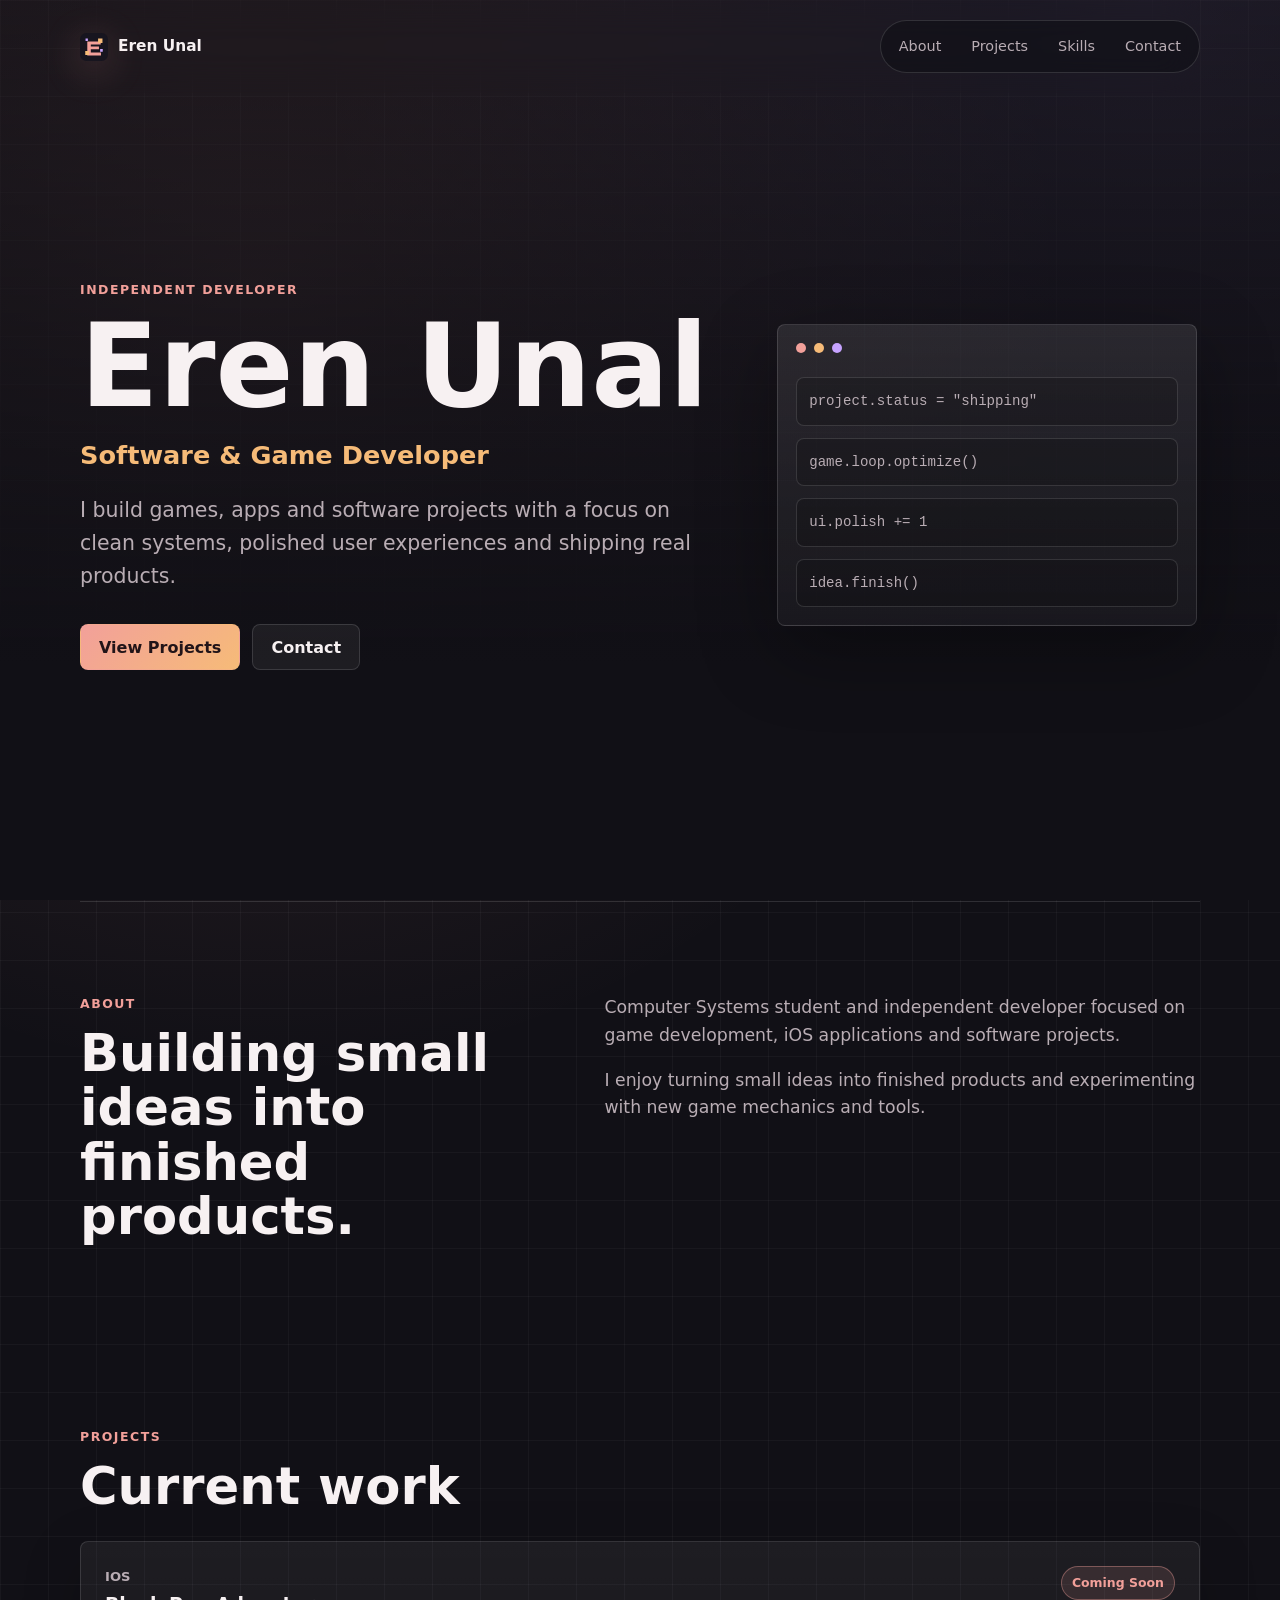
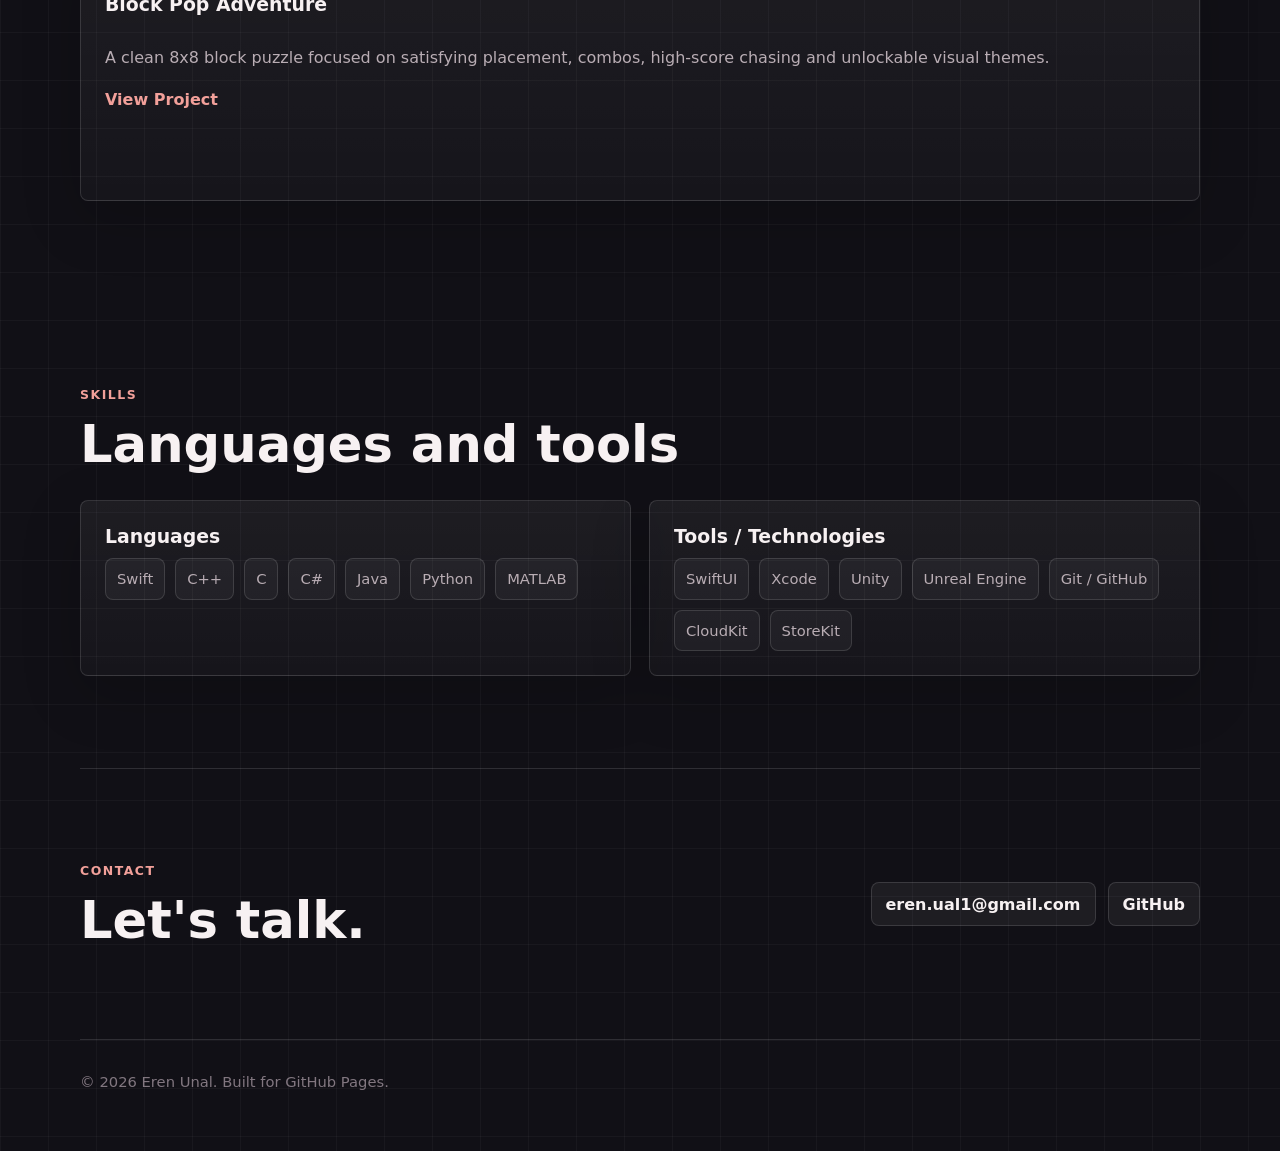
==== index.html @ 43686484 "Add static portfolio site" ====
<!doctype html>
<html lang="en">
  <head>
    <meta charset="utf-8">
    <meta name="viewport" content="width=device-width, initial-scale=1">
    <meta name="description" content="Eren Unal - Software & Game Developer portfolio.">
    <meta name="theme-color" content="#111016">
    <meta property="og:title" content="Eren Unal - Software & Game Developer">
    <meta property="og:description" content="Games, apps and software projects by Eren Unal.">
    <meta property="og:type" content="website">
    <title>Eren Unal - Software & Game Developer</title>
    <link rel="icon" href="assets/site-mark.svg" type="image/svg+xml">
    <link rel="stylesheet" href="styles.css">
  </head>
  <body>
    <header class="site-header">
      <a class="brand" href="./" aria-label="Eren Unal home">
        <img src="assets/site-mark.svg" alt="" width="28" height="28">
        <span>Eren Unal</span>
      </a>
      <nav class="site-nav" aria-label="Primary navigation">
        <a href="#about">About</a>
        <a href="#projects">Projects</a>
        <a href="#skills">Skills</a>
        <a href="#contact">Contact</a>
      </nav>
    </header>

    <main>
      <section class="hero section">
        <div class="hero-copy">
          <p class="eyebrow">Independent developer</p>
          <h1>Eren Unal</h1>
          <p class="hero-title">Software &amp; Game Developer</p>
          <p class="hero-text">
            I build games, apps and software projects with a focus on clean systems,
            polished user experiences and shipping real products.
          </p>
          <div class="hero-actions" aria-label="Main actions">
            <a class="button primary" href="#projects">View Projects</a>
            <a class="button secondary" href="mailto:eren.ual1@gmail.com">Contact</a>
          </div>
        </div>
        <div class="hero-panel" aria-hidden="true">
          <div class="mini-window">
            <div class="window-dots">
              <span></span>
              <span></span>
              <span></span>
            </div>
            <div class="code-lines">
              <span>project.status = "shipping"</span>
              <span>game.loop.optimize()</span>
              <span>ui.polish += 1</span>
              <span>idea.finish()</span>
            </div>
          </div>
        </div>
      </section>

      <section class="section split-section" id="about">
        <div>
          <p class="eyebrow">About</p>
          <h2>Building small ideas into finished products.</h2>
        </div>
        <div class="body-copy">
          <p>
            Computer Systems student and independent developer focused on game
            development, iOS applications and software projects.
          </p>
          <p>
            I enjoy turning small ideas into finished products and experimenting
            with new game mechanics and tools.
          </p>
        </div>
      </section>

      <section class="section" id="projects">
        <div class="section-heading">
          <p class="eyebrow">Projects</p>
          <h2>Current work</h2>
        </div>
        <div class="project-grid">
          <article class="project-card">
            <div class="project-card-top">
              <div>
                <p class="project-platform">iOS</p>
                <h3>Block Pop Adventure</h3>
              </div>
              <span class="status-pill">Coming Soon</span>
            </div>
            <p>
              A clean 8x8 block puzzle focused on satisfying placement, combos,
              high-score chasing and unlockable visual themes.
            </p>
            <a class="text-link" href="block-pop-adventure/">View Project</a>
          </article>
        </div>
      </section>

      <section class="section" id="skills">
        <div class="section-heading">
          <p class="eyebrow">Skills</p>
          <h2>Languages and tools</h2>
        </div>
        <div class="skills-layout">
          <div class="skill-group">
            <h3>Languages</h3>
            <div class="tag-list" aria-label="Languages">
              <span>Swift</span>
              <span>C++</span>
              <span>C</span>
              <span>C#</span>
              <span>Java</span>
              <span>Python</span>
              <span>MATLAB</span>
            </div>
          </div>
          <div class="skill-group">
            <h3>Tools / Technologies</h3>
            <div class="tag-list" aria-label="Tools and technologies">
              <span>SwiftUI</span>
              <span>Xcode</span>
              <span>Unity</span>
              <span>Unreal Engine</span>
              <span>Git / GitHub</span>
              <span>CloudKit</span>
              <span>StoreKit</span>
            </div>
          </div>
        </div>
      </section>

      <section class="section contact-section" id="contact">
        <div>
          <p class="eyebrow">Contact</p>
          <h2>Let&apos;s talk.</h2>
        </div>
        <div class="contact-links">
          <a href="mailto:eren.ual1@gmail.com">eren.ual1@gmail.com</a>
          <a href="https://github.com/erenunl" target="_blank" rel="noreferrer">GitHub</a>
        </div>
      </section>
    </main>

    <footer class="site-footer">
      <p>&copy; <span id="year">2026</span> Eren Unal. Built for GitHub Pages.</p>
    </footer>

    <script src="script.js"></script>
  </body>
</html>
---- styles.css ----
:root {
  color-scheme: dark;
  --bg: #111016;
  --bg-soft: #17151f;
  --surface: rgba(255, 255, 255, 0.055);
  --surface-strong: rgba(255, 255, 255, 0.09);
  --text: #f7f1f2;
  --muted: #b9adb4;
  --faint: #827780;
  --line: rgba(255, 255, 255, 0.13);
  --accent: #f2a09a;
  --accent-2: #f6bb78;
  --accent-3: #c7a3ff;
  --accent-dark: #3a2027;
  --shadow: 0 24px 80px rgba(0, 0, 0, 0.32);
  --radius: 8px;
  --max-width: 1120px;
}

* {
  box-sizing: border-box;
}

html {
  scroll-behavior: smooth;
}

body {
  min-height: 100vh;
  margin: 0;
  background:
    linear-gradient(rgba(255, 255, 255, 0.035) 1px, transparent 1px),
    linear-gradient(90deg, rgba(255, 255, 255, 0.035) 1px, transparent 1px),
    radial-gradient(circle at 20% 10%, rgba(242, 160, 154, 0.16), transparent 30%),
    radial-gradient(circle at 90% 0%, rgba(199, 163, 255, 0.13), transparent 28%),
    var(--bg);
  background-size: 48px 48px, 48px 48px, auto, auto, auto;
  color: var(--text);
  font-family: Inter, ui-sans-serif, system-ui, -apple-system, BlinkMacSystemFont, "Segoe UI", sans-serif;
  line-height: 1.6;
}

body::before {
  position: fixed;
  inset: 0;
  z-index: -1;
  pointer-events: none;
  content: "";
  background: linear-gradient(180deg, rgba(17, 16, 22, 0.42), var(--bg) 74%);
}

a {
  color: inherit;
}

img {
  max-width: 100%;
  display: block;
}

.site-header {
  position: sticky;
  top: 0;
  z-index: 20;
  display: flex;
  align-items: center;
  justify-content: space-between;
  width: min(100% - 32px, var(--max-width));
  margin: 0 auto;
  padding: 20px 0;
  backdrop-filter: blur(18px);
}

.brand {
  display: inline-flex;
  align-items: center;
  gap: 10px;
  color: var(--text);
  font-size: 0.96rem;
  font-weight: 720;
  text-decoration: none;
}

.brand img {
  filter: drop-shadow(0 8px 18px rgba(242, 160, 154, 0.22));
}

.site-nav {
  display: flex;
  align-items: center;
  gap: 6px;
  padding: 6px;
  border: 1px solid var(--line);
  border-radius: 999px;
  background: rgba(17, 16, 22, 0.64);
}

.site-nav a {
  padding: 8px 12px;
  border-radius: 999px;
  color: var(--muted);
  font-size: 0.9rem;
  text-decoration: none;
  transition: color 160ms ease, background-color 160ms ease;
}

.site-nav a:hover,
.site-nav a:focus-visible {
  background: var(--surface);
  color: var(--text);
}

.section {
  width: min(100% - 32px, var(--max-width));
  margin: 0 auto;
  padding: 92px 0;
}

.narrow-section {
  width: min(100% - 32px, 760px);
}

.hero,
.project-hero {
  display: grid;
  grid-template-columns: minmax(0, 1.05fr) minmax(300px, 0.7fr);
  align-items: center;
  min-height: calc(100vh - 92px);
  gap: 56px;
  padding-top: 48px;
}

.hero-copy,
.project-hero-copy {
  max-width: 760px;
}

.eyebrow {
  margin: 0 0 12px;
  color: var(--accent);
  font-size: 0.78rem;
  font-weight: 800;
  letter-spacing: 0.12em;
  text-transform: uppercase;
}

h1,
h2,
h3,
p {
  margin-top: 0;
}

h1 {
  margin-bottom: 14px;
  font-size: clamp(3.2rem, 9vw, 7.2rem);
  line-height: 0.95;
  letter-spacing: 0;
}

h2 {
  margin-bottom: 0;
  font-size: clamp(2rem, 4vw, 3.5rem);
  line-height: 1.06;
  letter-spacing: 0;
}

h3 {
  margin-bottom: 10px;
  font-size: 1.18rem;
  line-height: 1.25;
}

.hero-title {
  margin-bottom: 18px;
  color: var(--accent-2);
  font-size: clamp(1.25rem, 2vw, 1.75rem);
  font-weight: 760;
}

.hero-text {
  max-width: 680px;
  color: var(--muted);
  font-size: clamp(1.05rem, 2vw, 1.28rem);
}

.hero-actions {
  display: flex;
  flex-wrap: wrap;
  gap: 12px;
  margin-top: 32px;
}

.button {
  display: inline-flex;
  align-items: center;
  justify-content: center;
  min-height: 46px;
  padding: 0 18px;
  border: 1px solid transparent;
  border-radius: var(--radius);
  font-weight: 760;
  text-decoration: none;
  transition: transform 160ms ease, border-color 160ms ease, background-color 160ms ease;
}

.button:hover,
.button:focus-visible {
  transform: translateY(-1px);
}

.button.primary {
  background: linear-gradient(135deg, var(--accent), var(--accent-2));
  color: #211418;
}

.button.secondary {
  border-color: var(--line);
  background: var(--surface);
  color: var(--text);
}

.hero-panel,
.game-device {
  display: flex;
  justify-content: center;
}

.mini-window {
  width: min(100%, 420px);
  padding: 18px;
  border: 1px solid var(--line);
  border-radius: var(--radius);
  background: linear-gradient(180deg, var(--surface-strong), rgba(255, 255, 255, 0.035));
  box-shadow: var(--shadow);
}

.window-dots {
  display: flex;
  gap: 8px;
  margin-bottom: 24px;
}

.window-dots span {
  width: 10px;
  height: 10px;
  border-radius: 50%;
  background: var(--accent);
}

.window-dots span:nth-child(2) {
  background: var(--accent-2);
}

.window-dots span:nth-child(3) {
  background: var(--accent-3);
}

.code-lines {
  display: grid;
  gap: 12px;
  color: var(--muted);
  font-family: "SFMono-Regular", Consolas, "Liberation Mono", monospace;
  font-size: 0.88rem;
}

.code-lines span {
  overflow-wrap: anywhere;
  padding: 12px;
  border: 1px solid var(--line);
  border-radius: var(--radius);
  background: rgba(0, 0, 0, 0.18);
}

.split-section {
  display: grid;
  grid-template-columns: minmax(0, 0.8fr) minmax(0, 1fr);
  gap: 48px;
  border-top: 1px solid var(--line);
}

.body-copy {
  color: var(--muted);
  font-size: 1.08rem;
}

.body-copy p:last-child {
  margin-bottom: 0;
}

.section-heading {
  max-width: 720px;
  margin-bottom: 28px;
}

.project-grid {
  display: grid;
  grid-template-columns: repeat(auto-fit, minmax(260px, 1fr));
  gap: 18px;
}

.project-card,
.skill-group,
.support-card {
  border: 1px solid var(--line);
  border-radius: var(--radius);
  background: linear-gradient(180deg, var(--surface), rgba(255, 255, 255, 0.025));
  box-shadow: 0 18px 60px rgba(0, 0, 0, 0.18);
}

.project-card {
  min-height: 260px;
  padding: 24px;
}

.project-card-top {
  display: flex;
  align-items: flex-start;
  justify-content: space-between;
  gap: 16px;
  margin-bottom: 18px;
}

.project-platform {
  margin-bottom: 6px;
  color: var(--accent-2);
  font-size: 0.82rem;
  font-weight: 800;
  text-transform: uppercase;
}

.project-card p {
  color: var(--muted);
}

.status-pill {
  flex: 0 0 auto;
  padding: 6px 10px;
  border: 1px solid rgba(242, 160, 154, 0.38);
  border-radius: 999px;
  background: rgba(242, 160, 154, 0.12);
  color: var(--accent);
  font-size: 0.78rem;
  font-weight: 800;
}

.text-link,
.back-link {
  color: var(--accent);
  font-weight: 800;
  text-decoration: none;
}

.text-link:hover,
.back-link:hover {
  text-decoration: underline;
}

.back-link {
  display: inline-block;
  margin-bottom: 26px;
  color: var(--muted);
}

.skills-layout {
  display: grid;
  grid-template-columns: repeat(2, minmax(0, 1fr));
  gap: 18px;
}

.skill-group {
  padding: 24px;
}

.tag-list {
  display: flex;
  flex-wrap: wrap;
  gap: 10px;
}

.tag-list span,
.meta-row span,
.feature-item {
  border: 1px solid var(--line);
  border-radius: var(--radius);
  background: rgba(255, 255, 255, 0.045);
  color: var(--muted);
}

.tag-list span {
  padding: 8px 11px;
  font-size: 0.92rem;
}

.contact-section {
  display: flex;
  align-items: center;
  justify-content: space-between;
  gap: 24px;
  border-top: 1px solid var(--line);
}

.contact-links {
  display: flex;
  flex-wrap: wrap;
  gap: 12px;
}

.contact-links a {
  display: inline-flex;
  align-items: center;
  min-height: 44px;
  padding: 0 14px;
  border: 1px solid var(--line);
  border-radius: var(--radius);
  background: var(--surface);
  color: var(--text);
  font-weight: 760;
  text-decoration: none;
}

.project-hero h1,
.support-hero h1 {
  font-size: clamp(3rem, 8vw, 6rem);
}

.meta-row {
  display: flex;
  flex-wrap: wrap;
  gap: 10px;
  margin-top: 30px;
}

.meta-row span {
  padding: 9px 12px;
  color: var(--text);
  font-weight: 700;
}

.game-device {
  padding: 18px;
  border: 1px solid var(--line);
  border-radius: 34px;
  background: linear-gradient(180deg, #211b27, #100f14);
  box-shadow: var(--shadow);
}

.device-screen {
  width: min(68vw, 300px);
  aspect-ratio: 9 / 16;
  padding: 22px;
  border-radius: 24px;
  background:
    radial-gradient(circle at 50% 0%, rgba(246, 187, 120, 0.22), transparent 40%),
    linear-gradient(180deg, #1c1822, #0e0d12);
}

.block-grid {
  display: grid;
  grid-template-columns: repeat(4, 1fr);
  gap: 8px;
  height: 100%;
  align-content: center;
}

.block-grid span {
  aspect-ratio: 1;
  border: 1px solid rgba(255, 255, 255, 0.14);
  border-radius: 7px;
  background: rgba(255, 255, 255, 0.07);
}

.block-grid span:nth-child(3n) {
  background: rgba(242, 160, 154, 0.72);
}

.block-grid span:nth-child(4n) {
  background: rgba(246, 187, 120, 0.72);
}

.block-grid span:nth-child(7n) {
  background: rgba(199, 163, 255, 0.72);
}

.feature-grid {
  display: grid;
  grid-template-columns: repeat(auto-fit, minmax(220px, 1fr));
  gap: 12px;
}

.feature-item {
  min-height: 72px;
  padding: 18px;
  color: var(--text);
  font-weight: 720;
}

.gallery-section {
  border-top: 1px solid var(--line);
  border-bottom: 1px solid var(--line);
}

.gallery-note,
.support-note {
  max-width: 680px;
  color: var(--muted);
}

.screenshot-grid {
  display: grid;
  grid-template-columns: repeat(auto-fit, minmax(220px, 1fr));
  gap: 16px;
}

.screenshot-grid img {
  width: 100%;
  border: 1px solid var(--line);
  border-radius: var(--radius);
}

.support-hero {
  min-height: calc(100vh - 92px);
}

.support-card {
  margin: 32px 0 18px;
  padding: 24px;
}

.support-card p {
  color: var(--muted);
}

.support-card a {
  color: var(--accent);
  font-size: 1.15rem;
  font-weight: 800;
}

.site-footer {
  width: min(100% - 32px, var(--max-width));
  margin: 0 auto;
  padding: 30px 0 42px;
  border-top: 1px solid var(--line);
  color: var(--faint);
  font-size: 0.92rem;
}

@media (max-width: 860px) {
  .site-header {
    align-items: flex-start;
    gap: 14px;
    flex-direction: column;
    position: static;
  }

  .site-nav {
    width: 100%;
    overflow-x: auto;
    justify-content: flex-start;
  }

  .hero,
  .project-hero,
  .split-section,
  .skills-layout {
    grid-template-columns: 1fr;
  }

  .hero,
  .project-hero {
    min-height: auto;
    padding-top: 56px;
  }

  .contact-section {
    align-items: flex-start;
    flex-direction: column;
  }
}

@media (max-width: 520px) {
  .section {
    width: min(100% - 24px, var(--max-width));
    padding: 66px 0;
  }

  .site-header,
  .site-footer {
    width: min(100% - 24px, var(--max-width));
  }

  .site-nav a {
    padding: 8px 10px;
    font-size: 0.86rem;
  }

  .hero-actions,
  .contact-links {
    flex-direction: column;
    width: 100%;
  }

  .button,
  .contact-links a {
    width: 100%;
  }

  .project-card-top {
    flex-direction: column;
  }
}

@media (prefers-reduced-motion: reduce) {
  html {
    scroll-behavior: auto;
  }

  *,
  *::before,
  *::after {
    transition-duration: 0.01ms !important;
    animation-duration: 0.01ms !important;
    animation-iteration-count: 1 !important;
  }
}
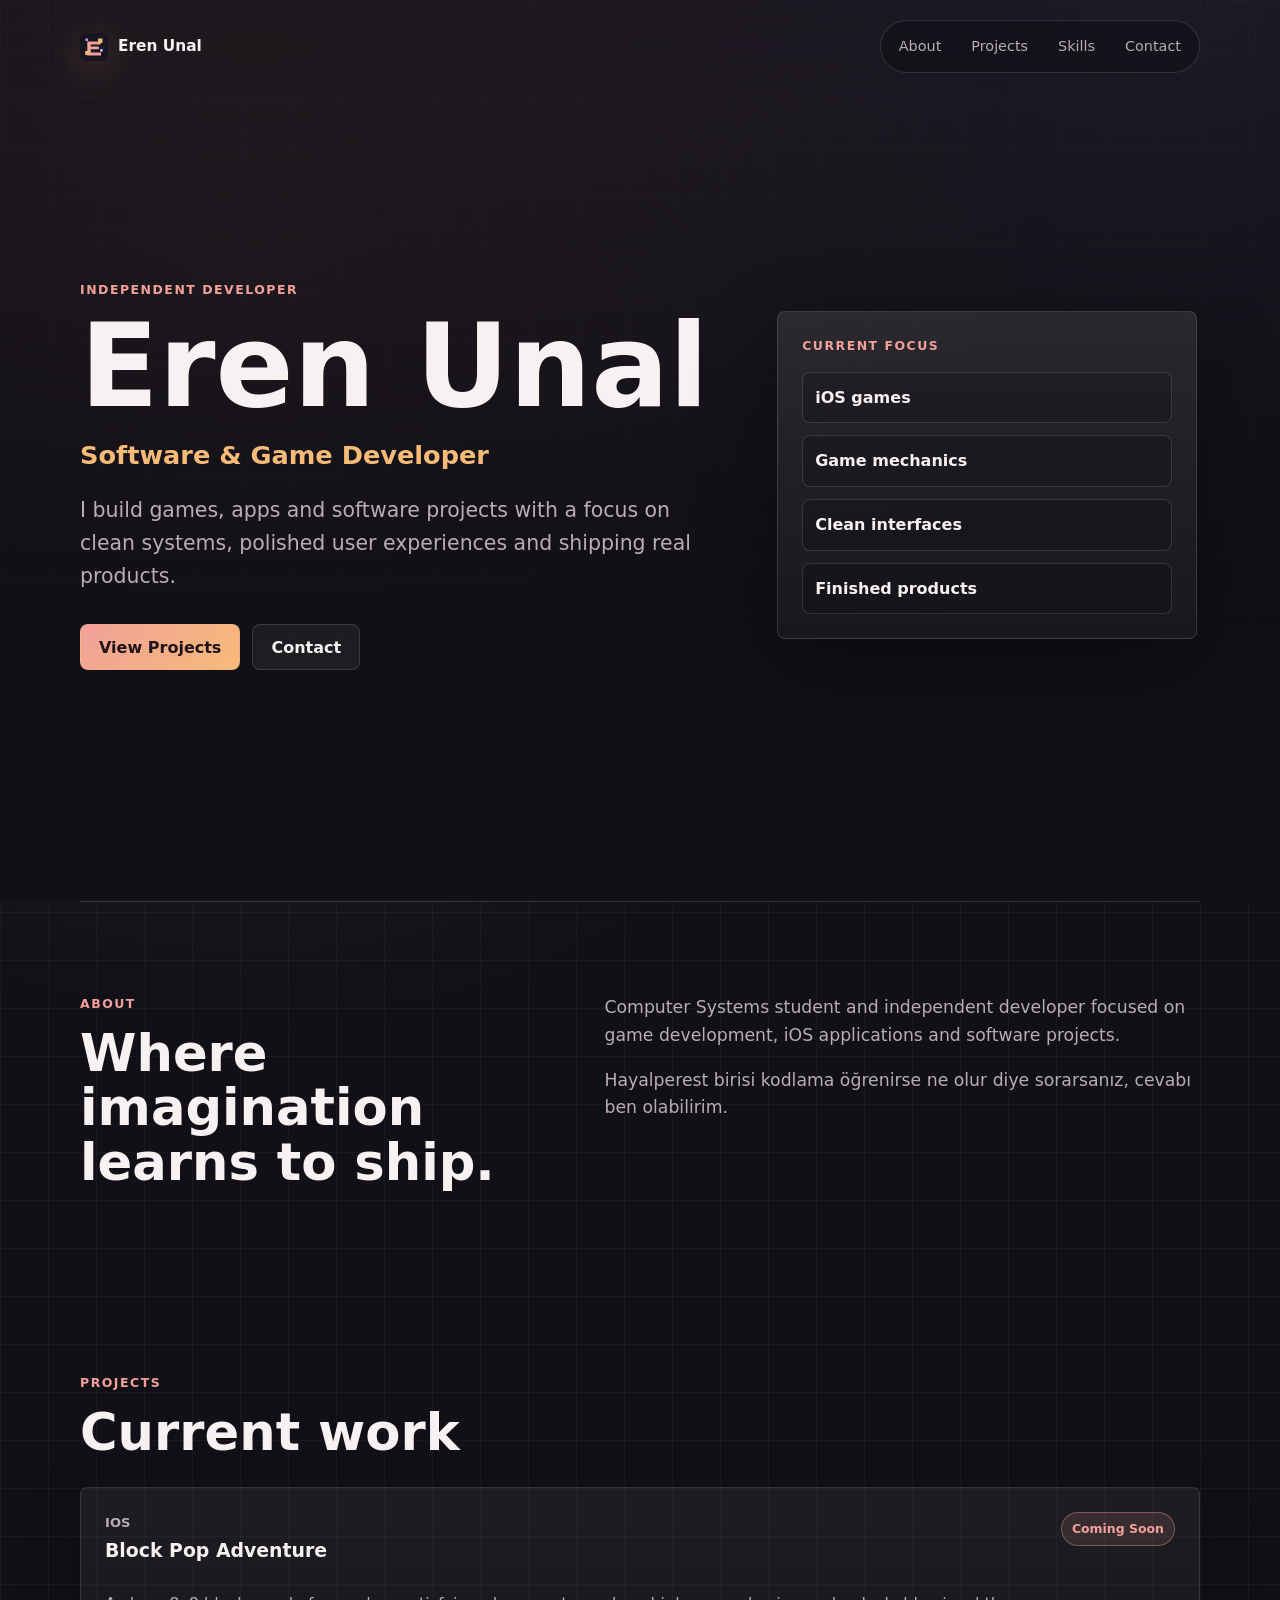
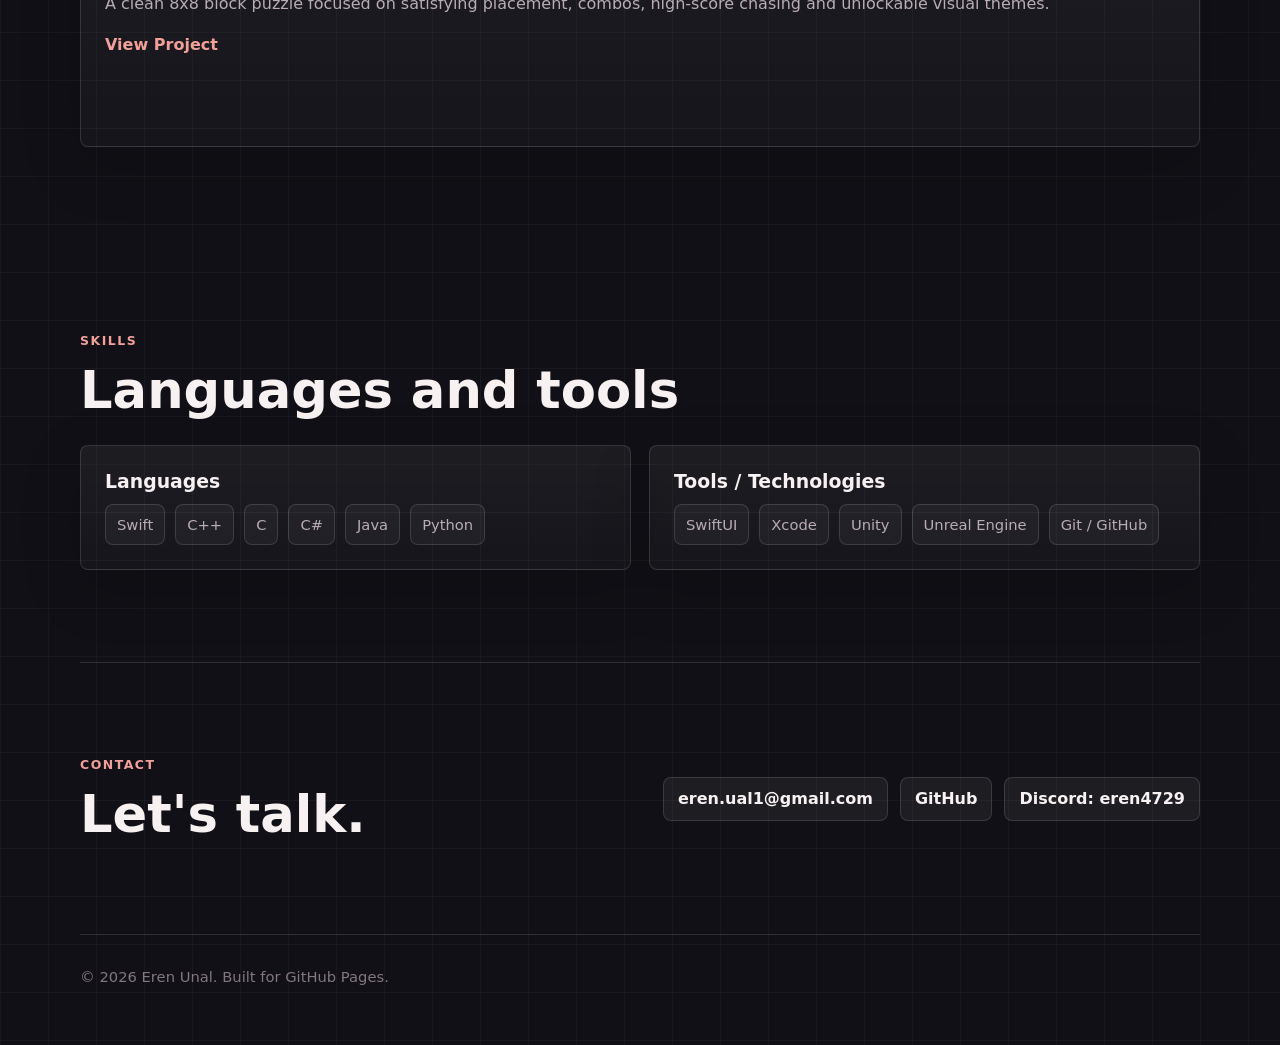
==== commit 55b8953f: "Refine portfolio copy and contact details" ====
--- a/index.html
+++ b/index.html
@@ -41,18 +41,14 @@
             <a class="button secondary" href="mailto:eren.ual1@gmail.com">Contact</a>
           </div>
         </div>
-        <div class="hero-panel" aria-hidden="true">
-          <div class="mini-window">
-            <div class="window-dots">
-              <span></span>
-              <span></span>
-              <span></span>
-            </div>
-            <div class="code-lines">
-              <span>project.status = "shipping"</span>
-              <span>game.loop.optimize()</span>
-              <span>ui.polish += 1</span>
-              <span>idea.finish()</span>
+        <div class="hero-panel" aria-label="Current focus">
+          <div class="focus-card">
+            <p class="focus-label">Current Focus</p>
+            <div class="focus-list">
+              <span>iOS games</span>
+              <span>Game mechanics</span>
+              <span>Clean interfaces</span>
+              <span>Finished products</span>
             </div>
           </div>
         </div>
@@ -61,7 +57,7 @@
       <section class="section split-section" id="about">
         <div>
           <p class="eyebrow">About</p>
-          <h2>Building small ideas into finished products.</h2>
+          <h2>Where imagination learns to ship.</h2>
         </div>
         <div class="body-copy">
           <p>
@@ -69,8 +65,8 @@
             development, iOS applications and software projects.
           </p>
           <p>
-            I enjoy turning small ideas into finished products and experimenting
-            with new game mechanics and tools.
+            Hayalperest birisi kodlama öğrenirse ne olur diye sorarsanız,
+            cevabı ben olabilirim.
           </p>
         </div>
       </section>
@@ -113,7 +109,6 @@
               <span>C#</span>
               <span>Java</span>
               <span>Python</span>
-              <span>MATLAB</span>
             </div>
           </div>
           <div class="skill-group">
@@ -124,8 +119,6 @@
               <span>Unity</span>
               <span>Unreal Engine</span>
               <span>Git / GitHub</span>
-              <span>CloudKit</span>
-              <span>StoreKit</span>
             </div>
           </div>
         </div>
@@ -139,6 +132,7 @@
         <div class="contact-links">
           <a href="mailto:eren.ual1@gmail.com">eren.ual1@gmail.com</a>
           <a href="https://github.com/erenunl" target="_blank" rel="noreferrer">GitHub</a>
+          <span>Discord: eren4729</span>
         </div>
       </section>
     </main>
--- a/styles.css
+++ b/styles.css
@@ -226,50 +226,36 @@
   justify-content: center;
 }
 
-.mini-window {
+.focus-card {
   width: min(100%, 420px);
-  padding: 18px;
+  padding: 24px;
   border: 1px solid var(--line);
   border-radius: var(--radius);
   background: linear-gradient(180deg, var(--surface-strong), rgba(255, 255, 255, 0.035));
   box-shadow: var(--shadow);
 }
 
-.window-dots {
-  display: flex;
-  gap: 8px;
-  margin-bottom: 24px;
-}
-
-.window-dots span {
-  width: 10px;
-  height: 10px;
-  border-radius: 50%;
-  background: var(--accent);
-}
-
-.window-dots span:nth-child(2) {
-  background: var(--accent-2);
-}
-
-.window-dots span:nth-child(3) {
-  background: var(--accent-3);
-}
-
-.code-lines {
+.focus-label {
+  margin-bottom: 16px;
+  color: var(--accent);
+  font-size: 0.78rem;
+  font-weight: 800;
+  letter-spacing: 0.12em;
+  text-transform: uppercase;
+}
+
+.focus-list {
   display: grid;
   gap: 12px;
-  color: var(--muted);
-  font-family: "SFMono-Regular", Consolas, "Liberation Mono", monospace;
-  font-size: 0.88rem;
-}
-
-.code-lines span {
-  overflow-wrap: anywhere;
+}
+
+.focus-list span {
   padding: 12px;
   border: 1px solid var(--line);
   border-radius: var(--radius);
   background: rgba(0, 0, 0, 0.18);
+  color: var(--text);
+  font-weight: 720;
 }
 
 .split-section {
@@ -406,7 +392,8 @@
   gap: 12px;
 }
 
-.contact-links a {
+.contact-links a,
+.contact-links span {
   display: inline-flex;
   align-items: center;
   min-height: 44px;
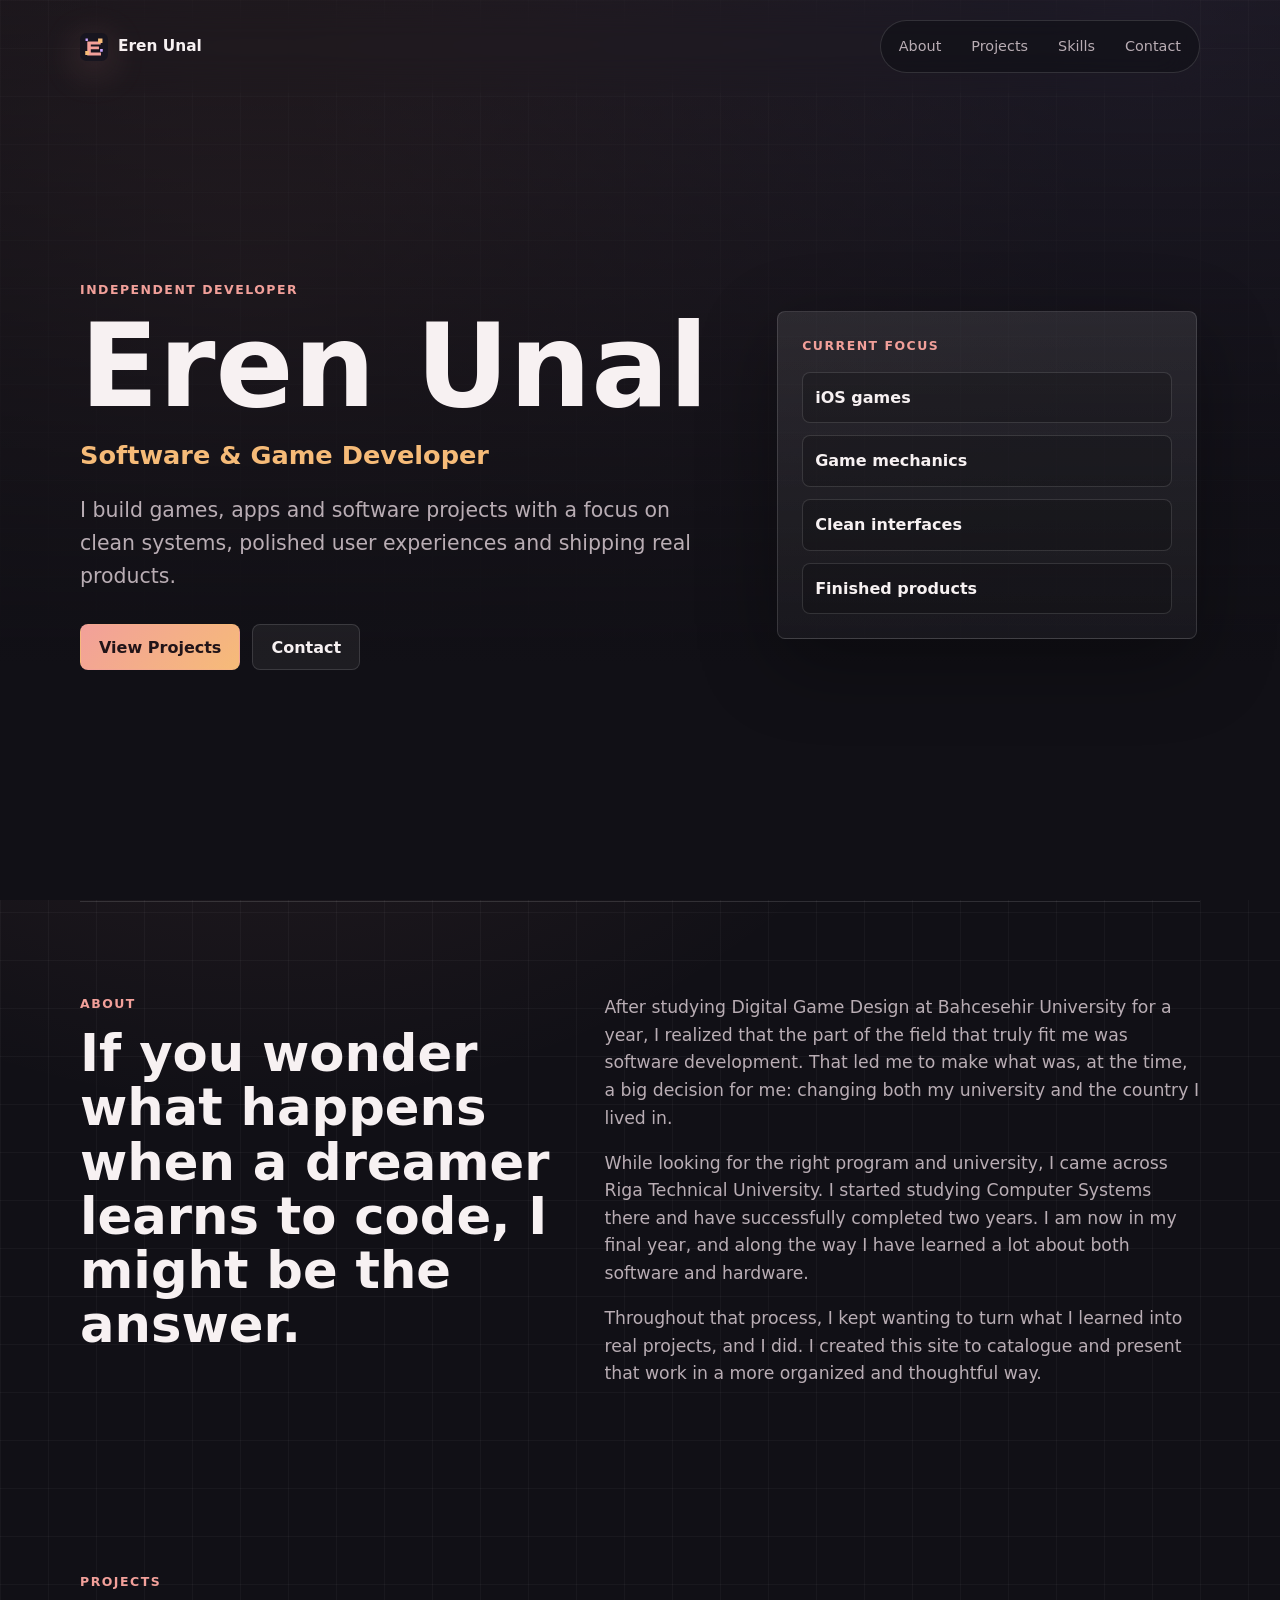
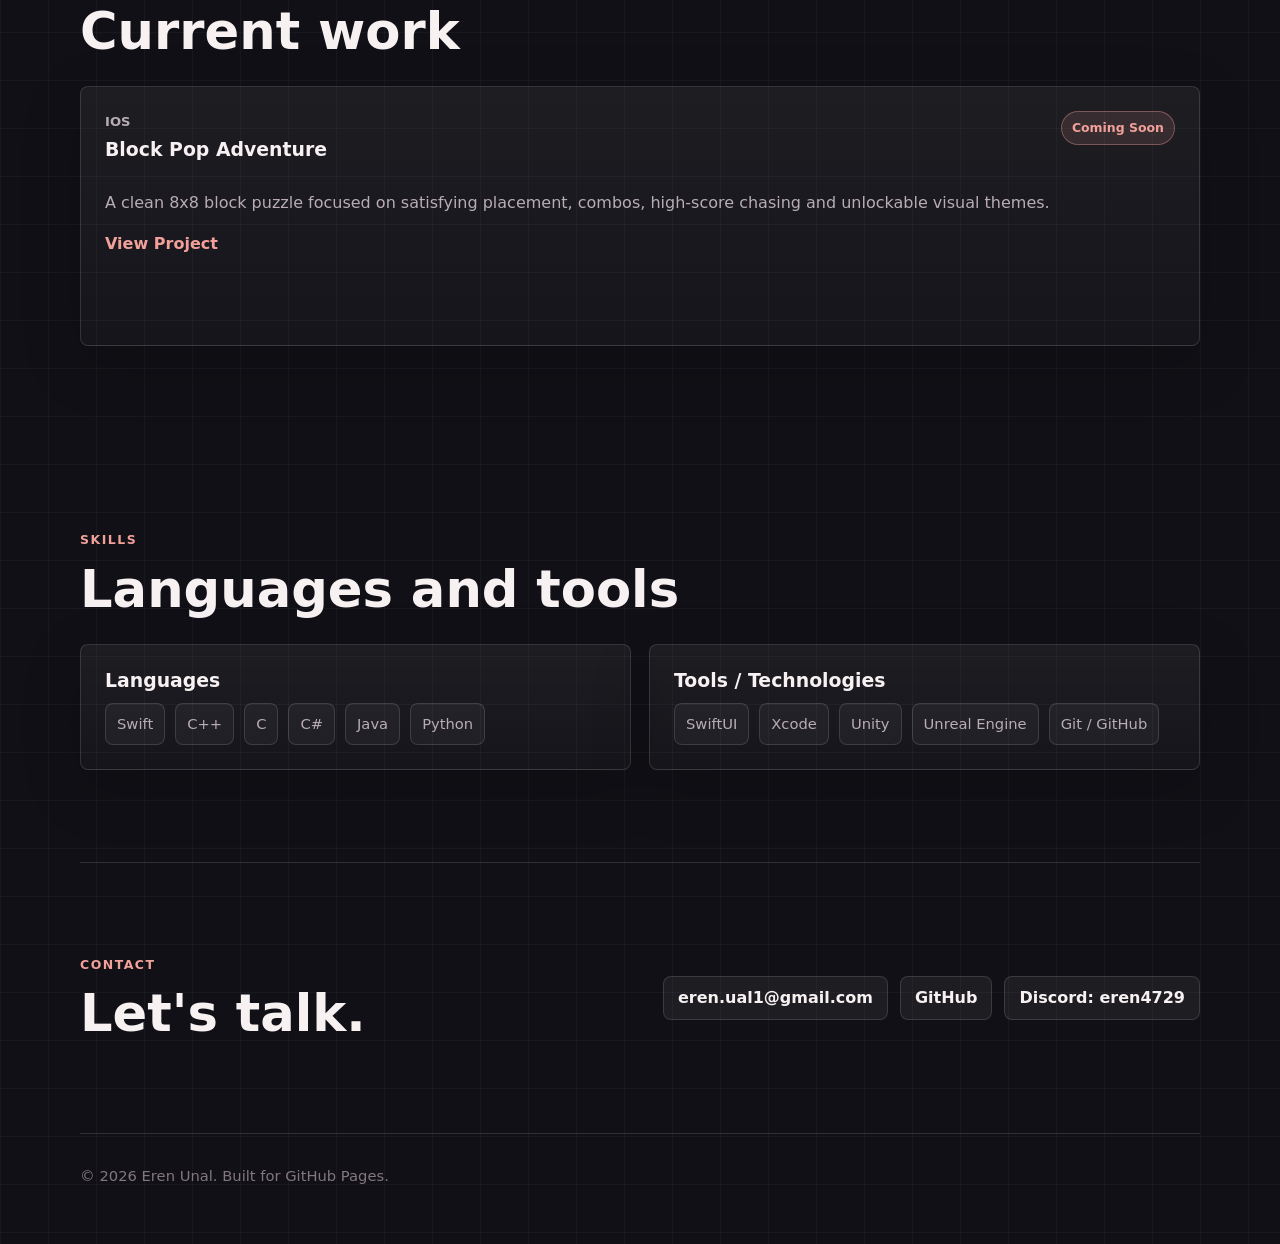
==== commit 86472fd8: "Rewrite about section in English" ====
--- a/index.html
+++ b/index.html
@@ -57,16 +57,27 @@
       <section class="section split-section" id="about">
         <div>
           <p class="eyebrow">About</p>
-          <h2>Where imagination learns to ship.</h2>
+          <h2>If you wonder what happens when a dreamer learns to code, I might be the answer.</h2>
         </div>
         <div class="body-copy">
           <p>
-            Computer Systems student and independent developer focused on game
-            development, iOS applications and software projects.
+            After studying Digital Game Design at Bahcesehir University for a
+            year, I realized that the part of the field that truly fit me was
+            software development. That led me to make what was, at the time, a
+            big decision for me: changing both my university and the country I
+            lived in.
           </p>
           <p>
-            Hayalperest birisi kodlama öğrenirse ne olur diye sorarsanız,
-            cevabı ben olabilirim.
+            While looking for the right program and university, I came across
+            Riga Technical University. I started studying Computer Systems there
+            and have successfully completed two years. I am now in my final year,
+            and along the way I have learned a lot about both software and
+            hardware.
+          </p>
+          <p>
+            Throughout that process, I kept wanting to turn what I learned into
+            real projects, and I did. I created this site to catalogue and
+            present that work in a more organized and thoughtful way.
           </p>
         </div>
       </section>
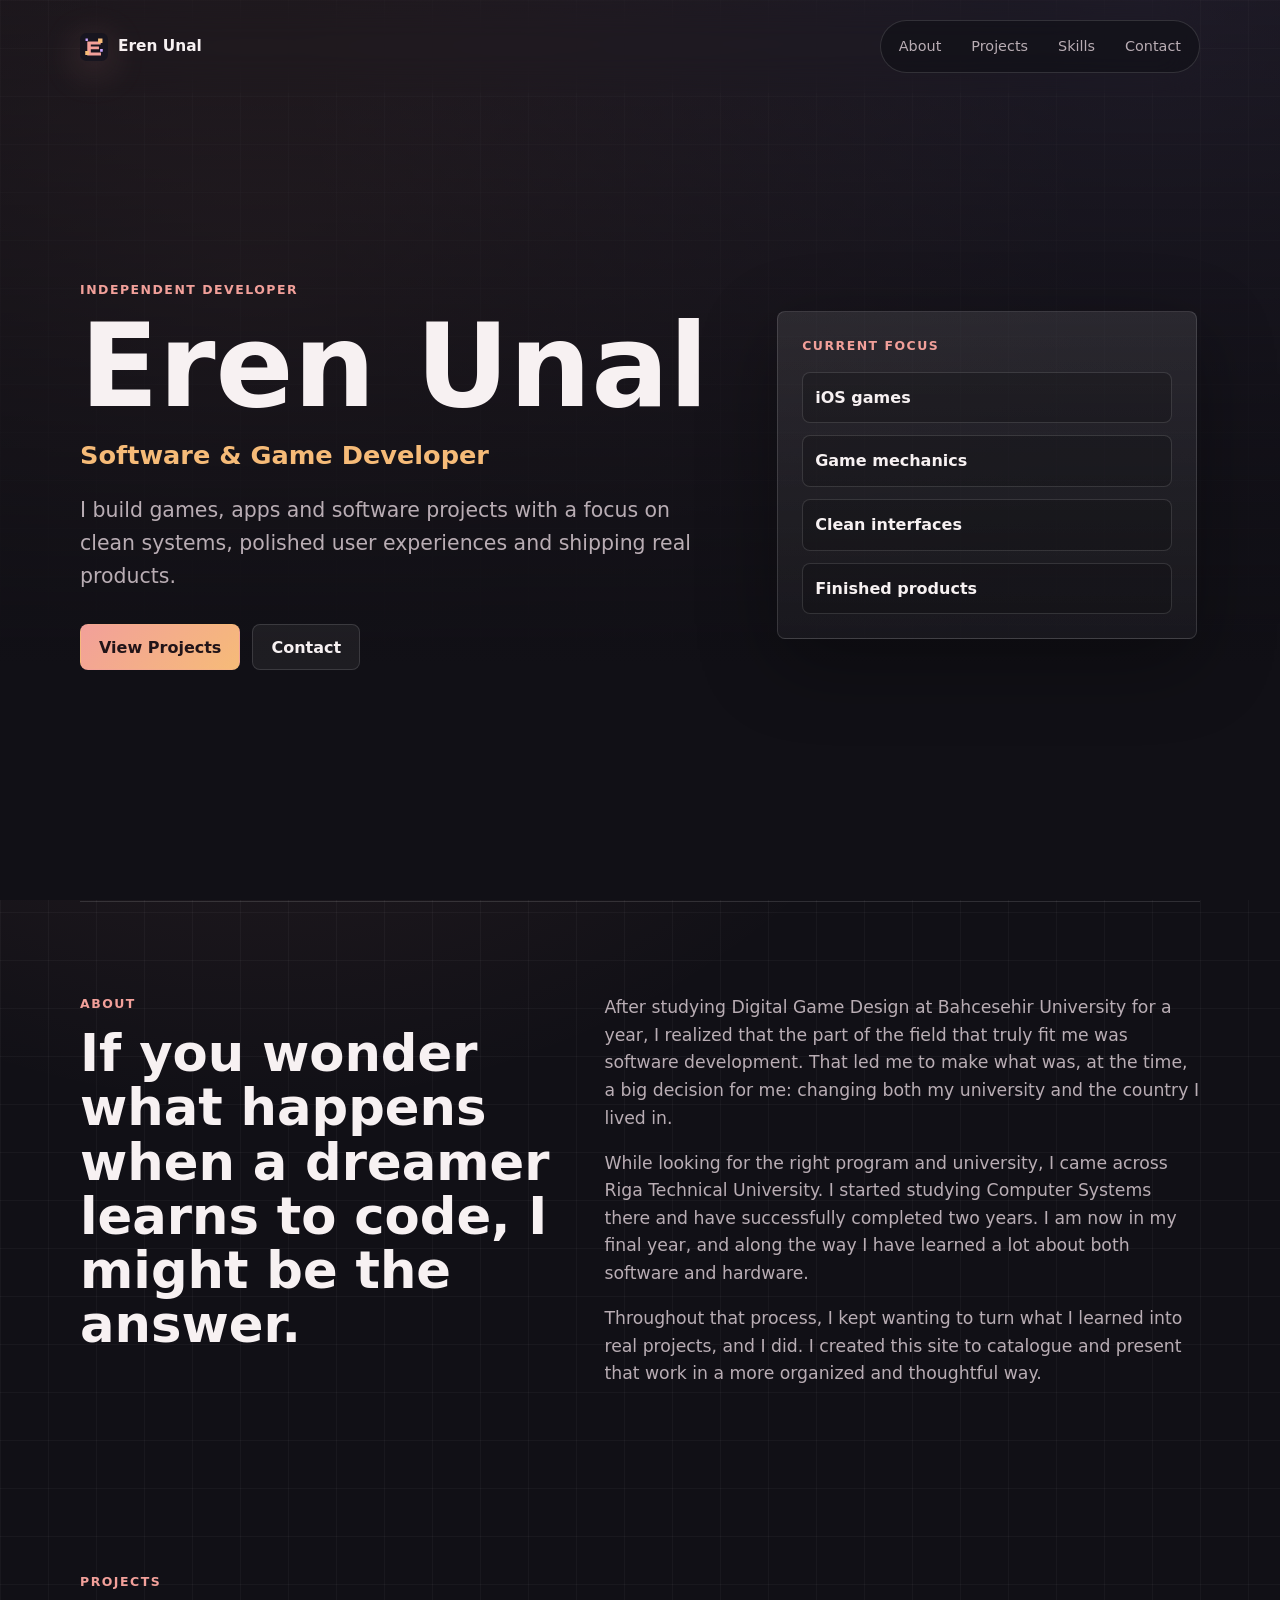
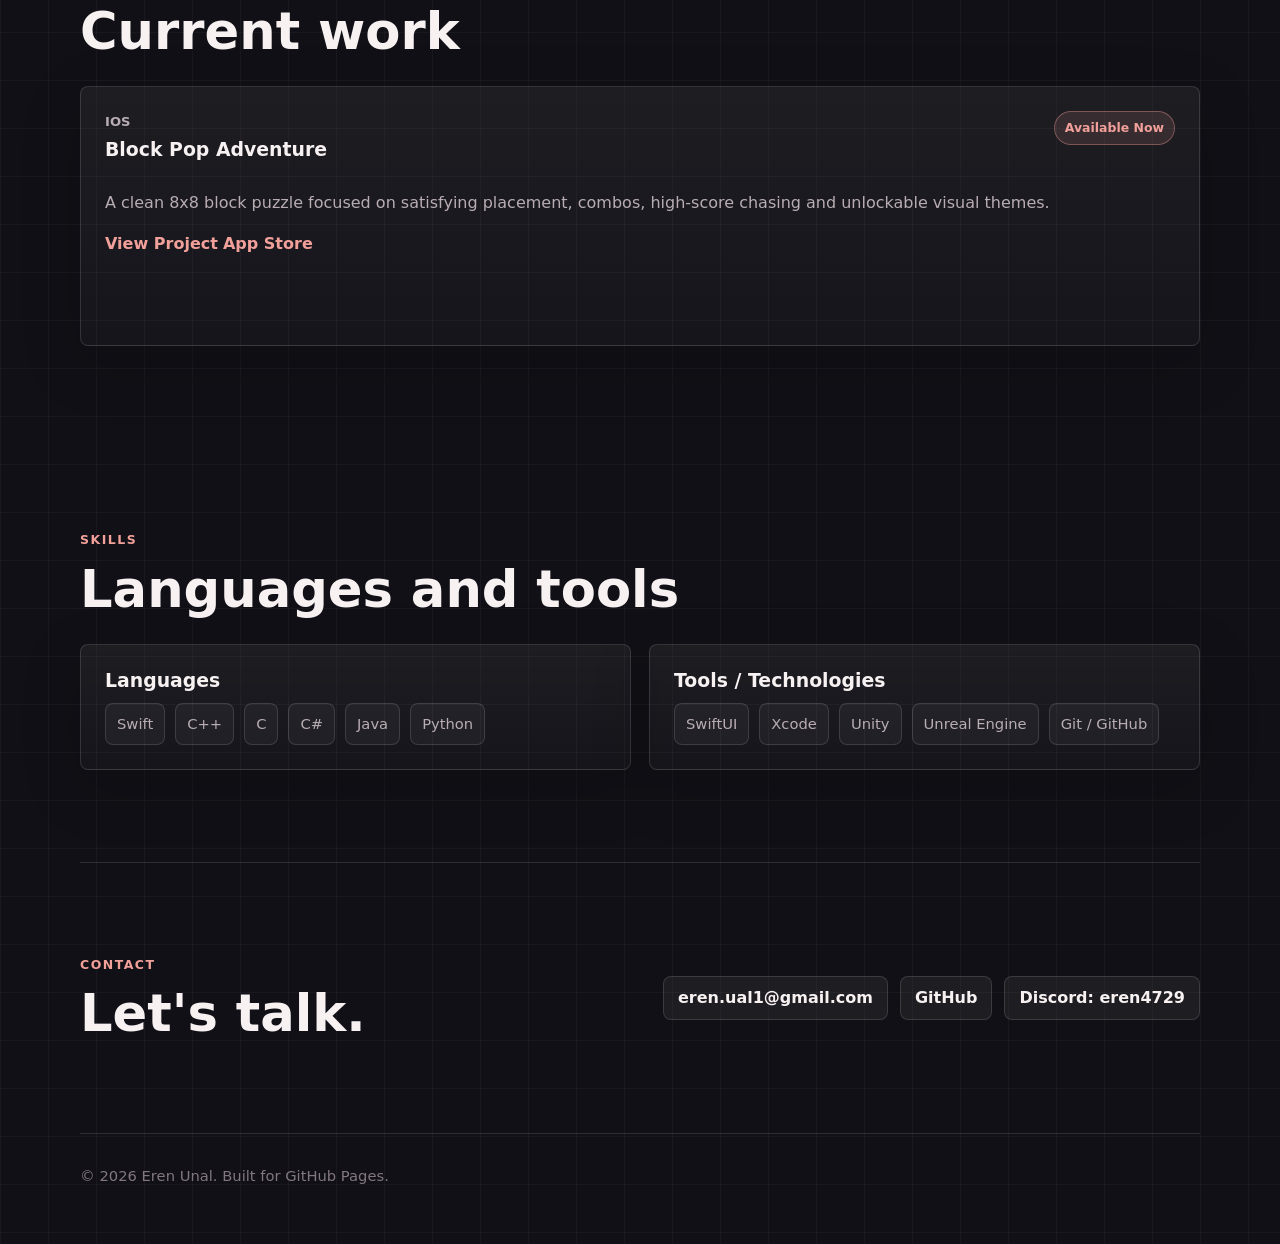
==== commit 8a0600e6: "Update Block Pop Adventure project card" ====
--- a/index.html
+++ b/index.html
@@ -94,13 +94,21 @@
                 <p class="project-platform">iOS</p>
                 <h3>Block Pop Adventure</h3>
               </div>
-              <span class="status-pill">Coming Soon</span>
+              <span class="status-pill">Available Now</span>
             </div>
             <p>
               A clean 8x8 block puzzle focused on satisfying placement, combos,
               high-score chasing and unlockable visual themes.
             </p>
             <a class="text-link" href="block-pop-adventure/">View Project</a>
+            <a
+              class="text-link"
+              href="https://apps.apple.com/tr/app/block-pop-adventure/id6807983971"
+              target="_blank"
+              rel="noopener noreferrer"
+            >
+              App Store
+            </a>
           </article>
         </div>
       </section>
